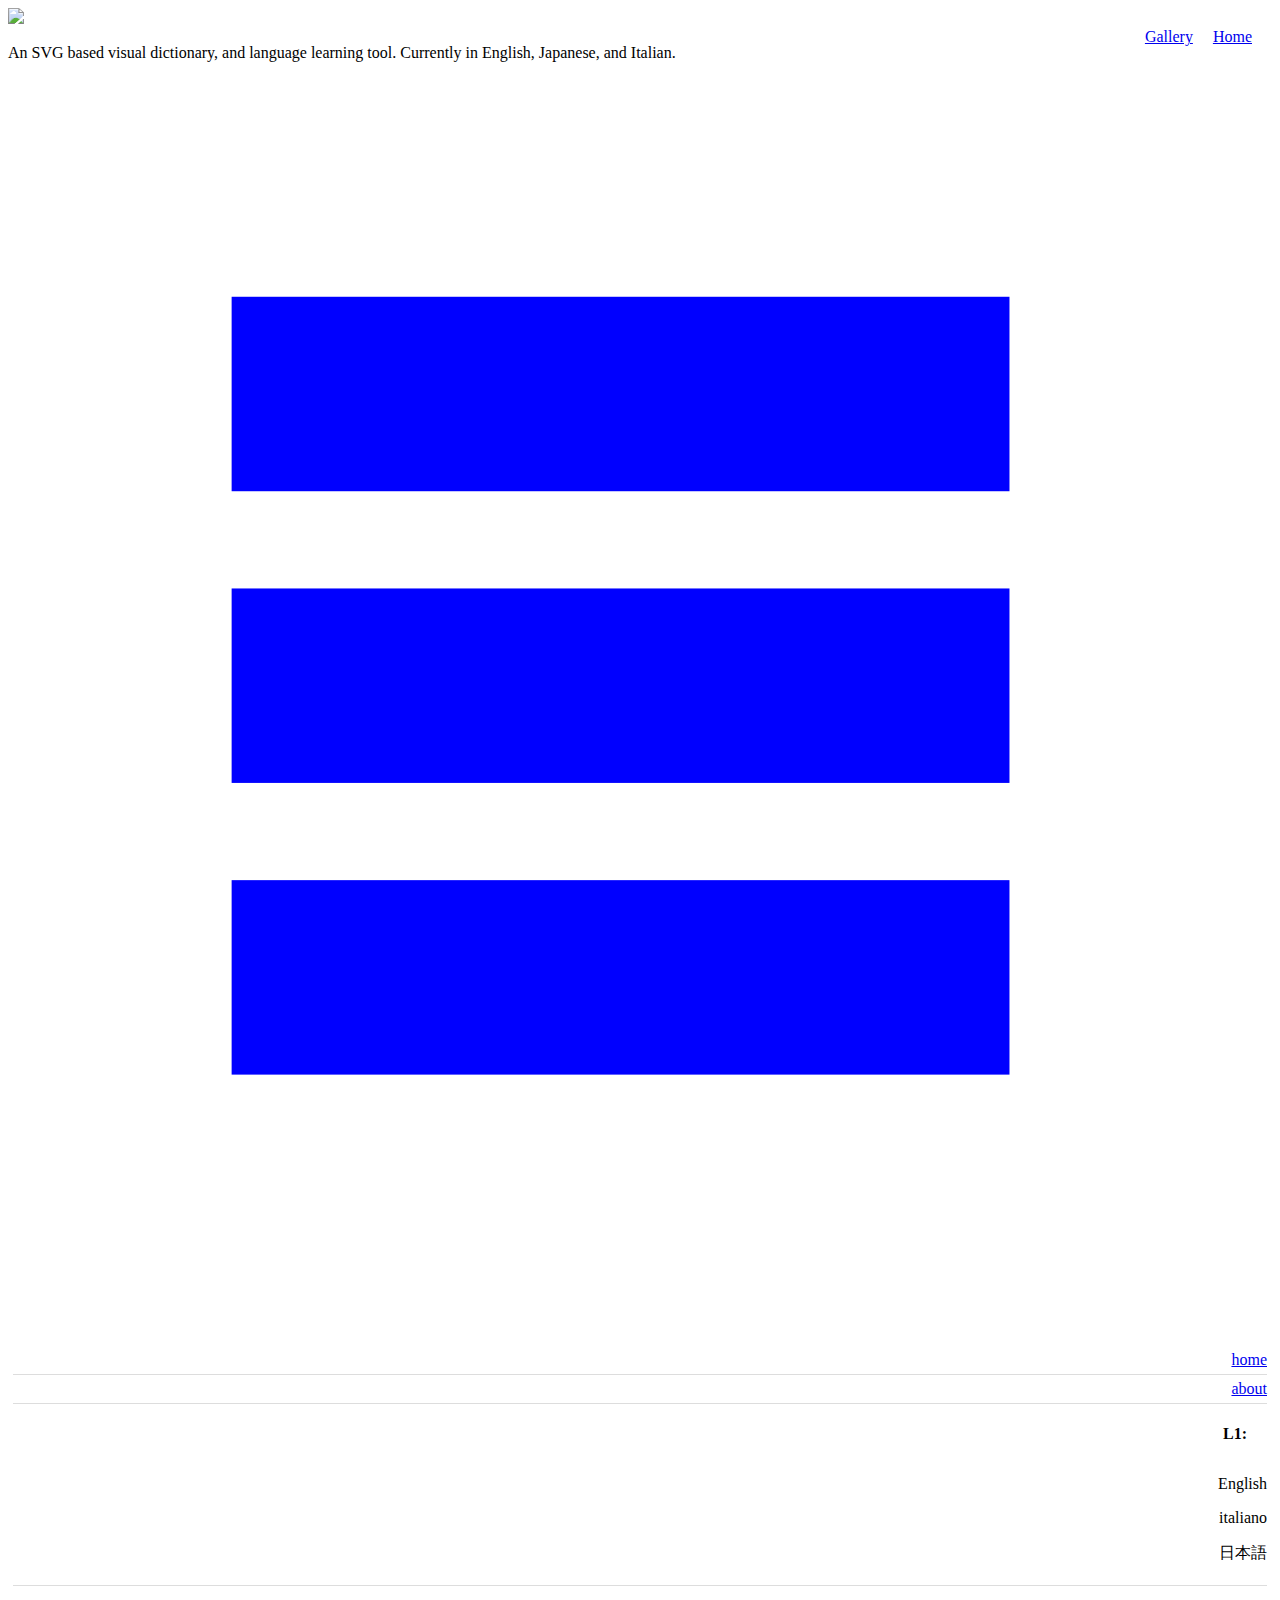
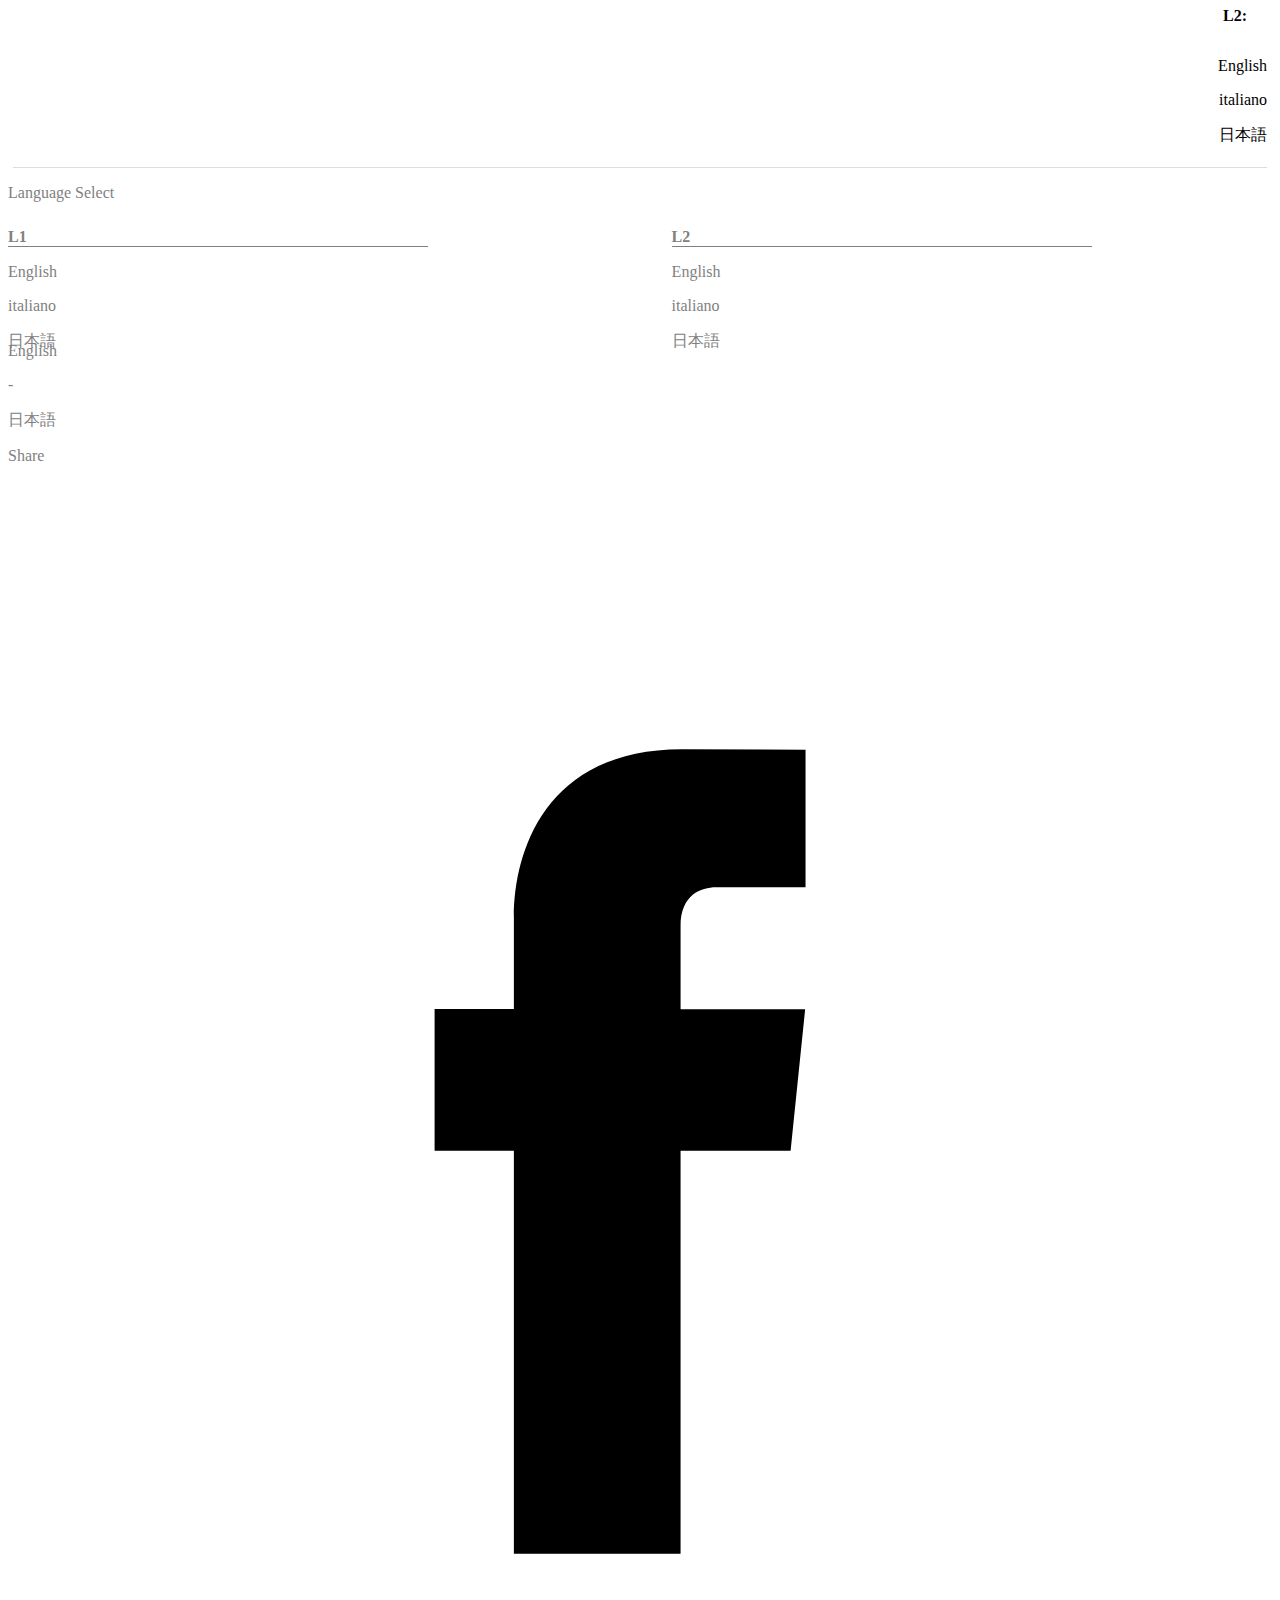
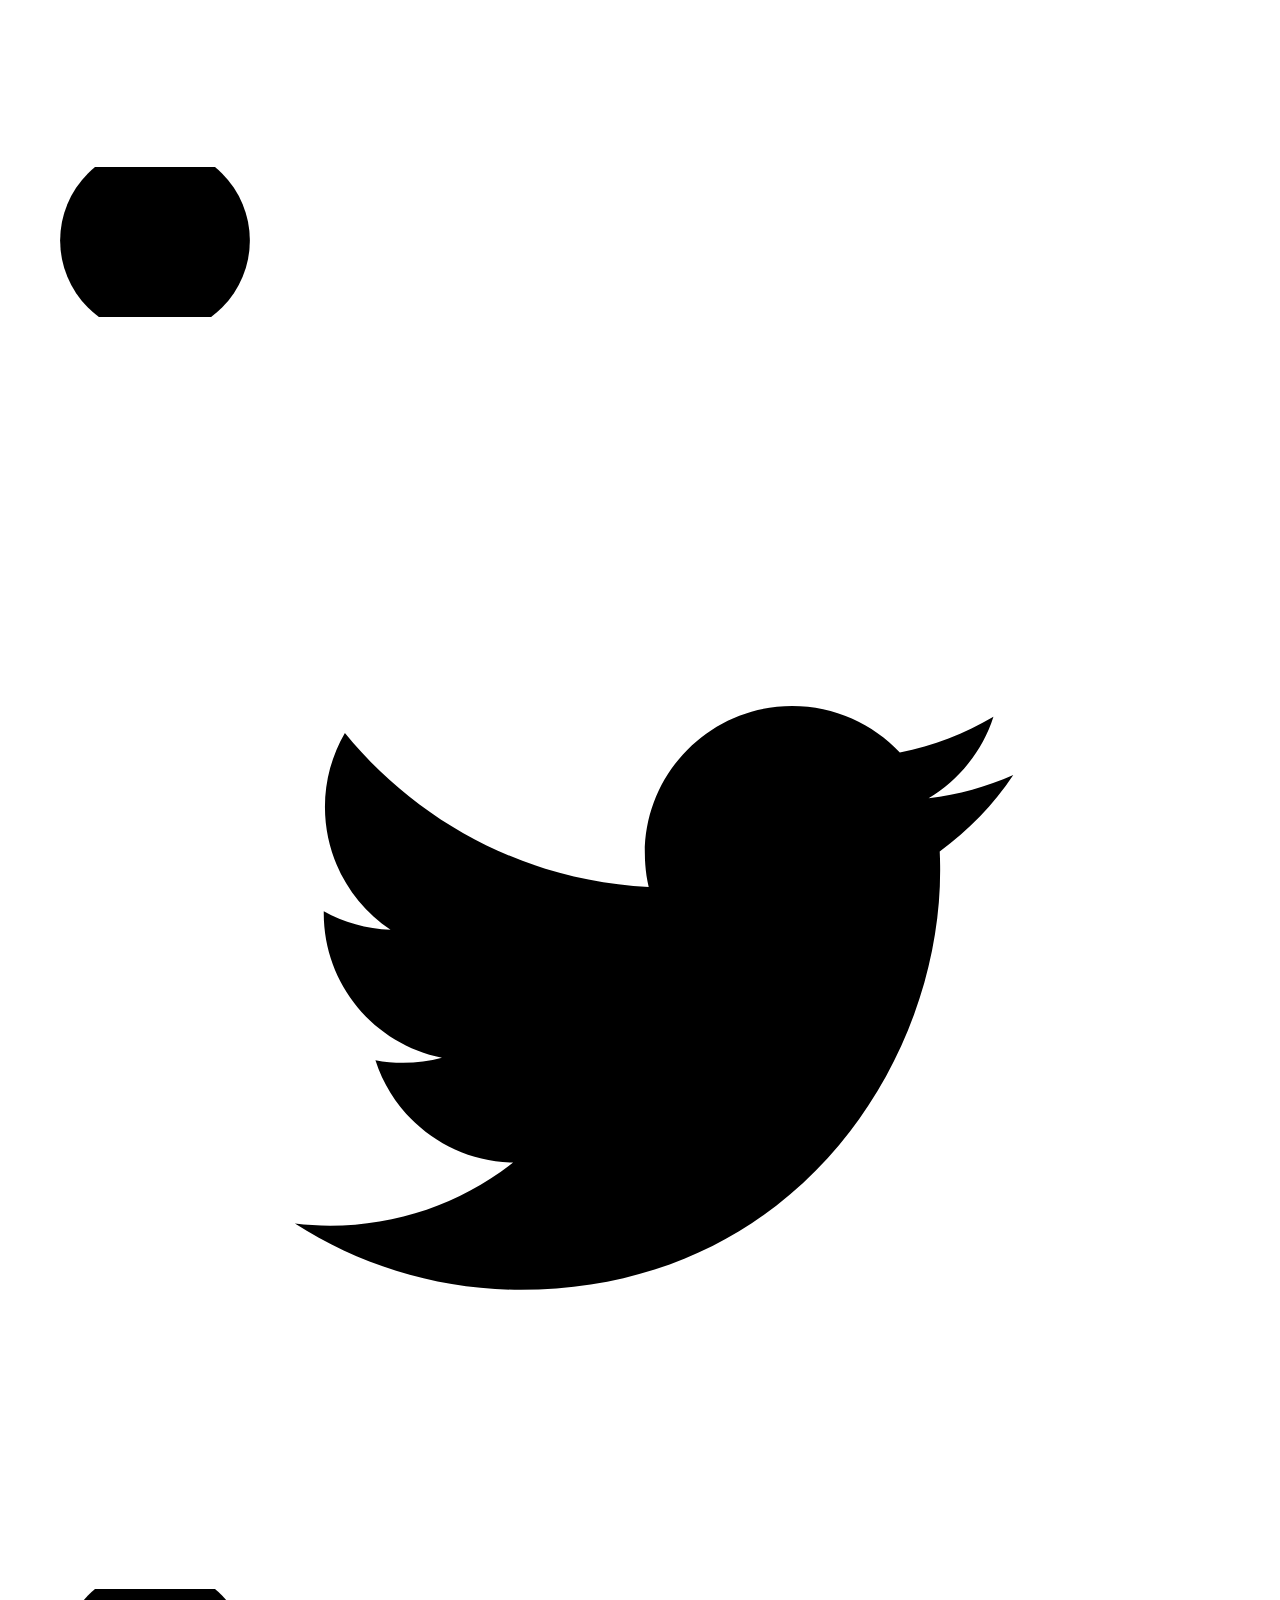
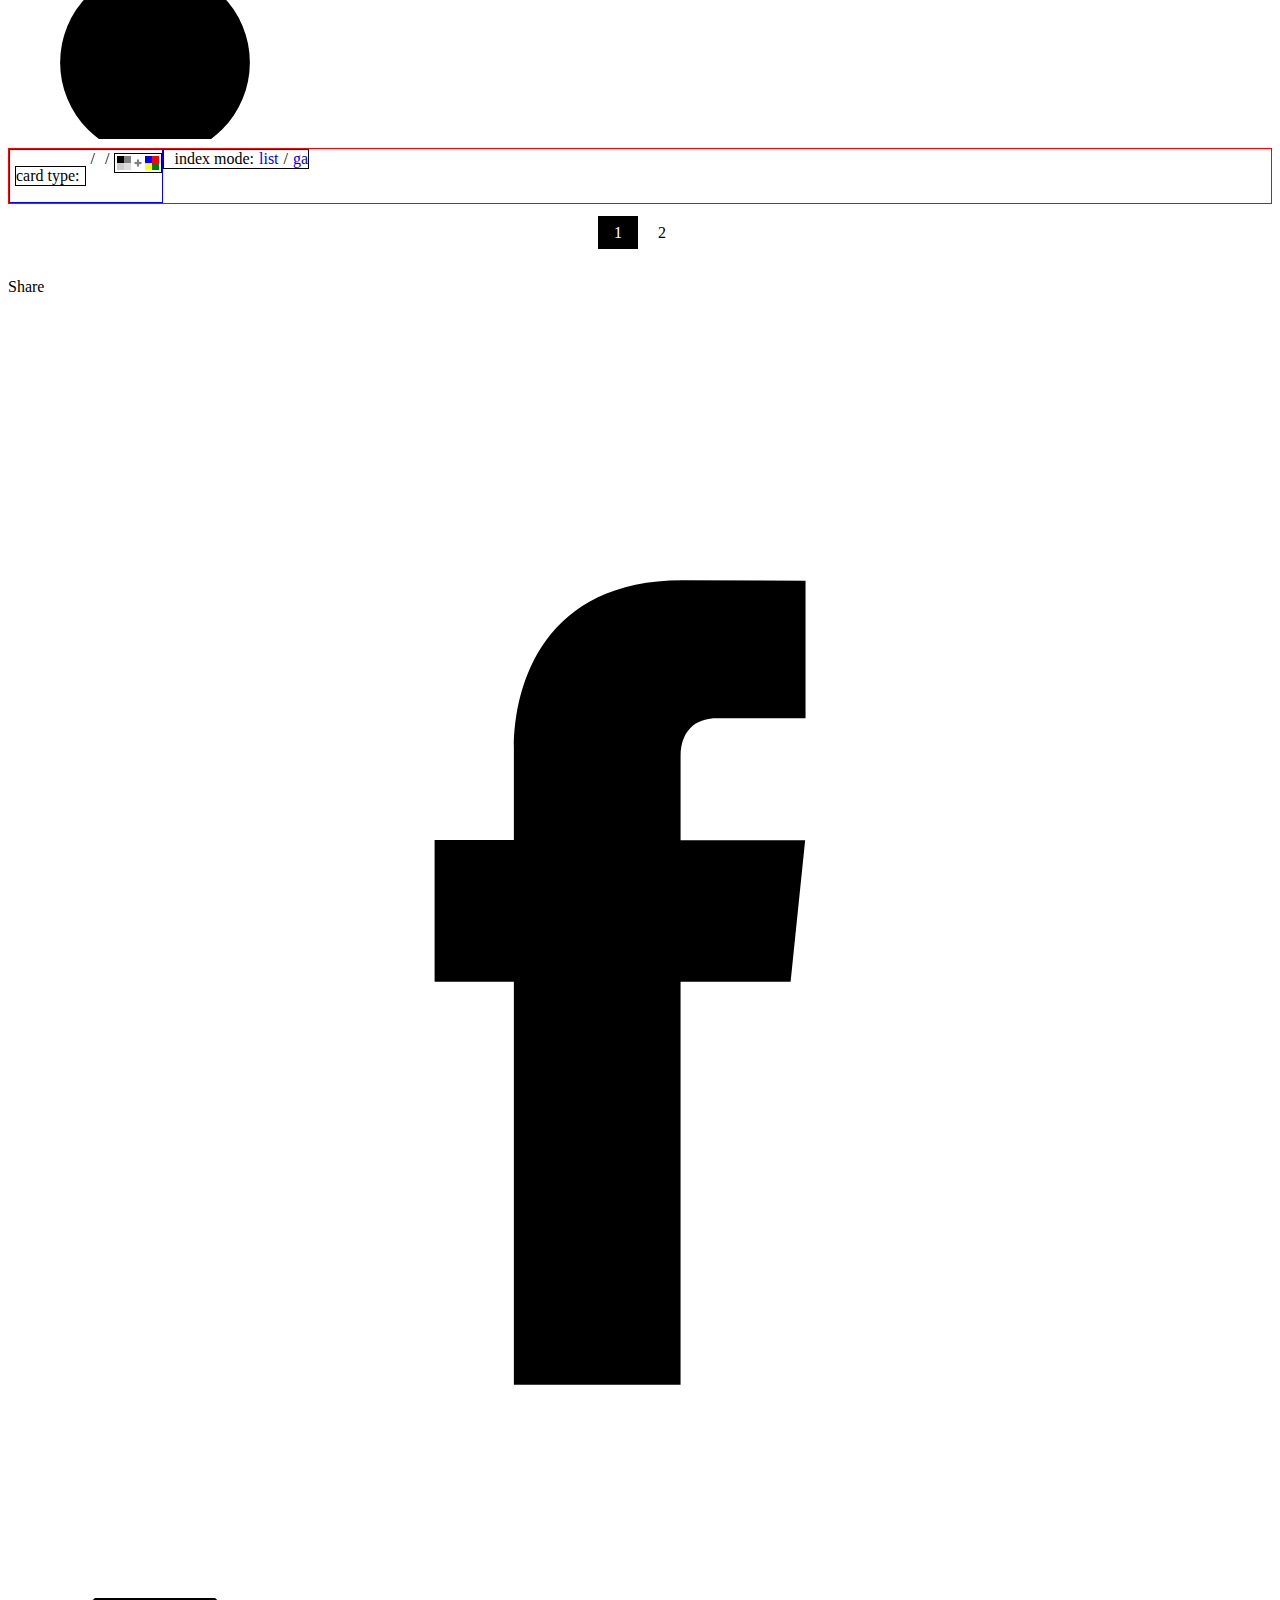
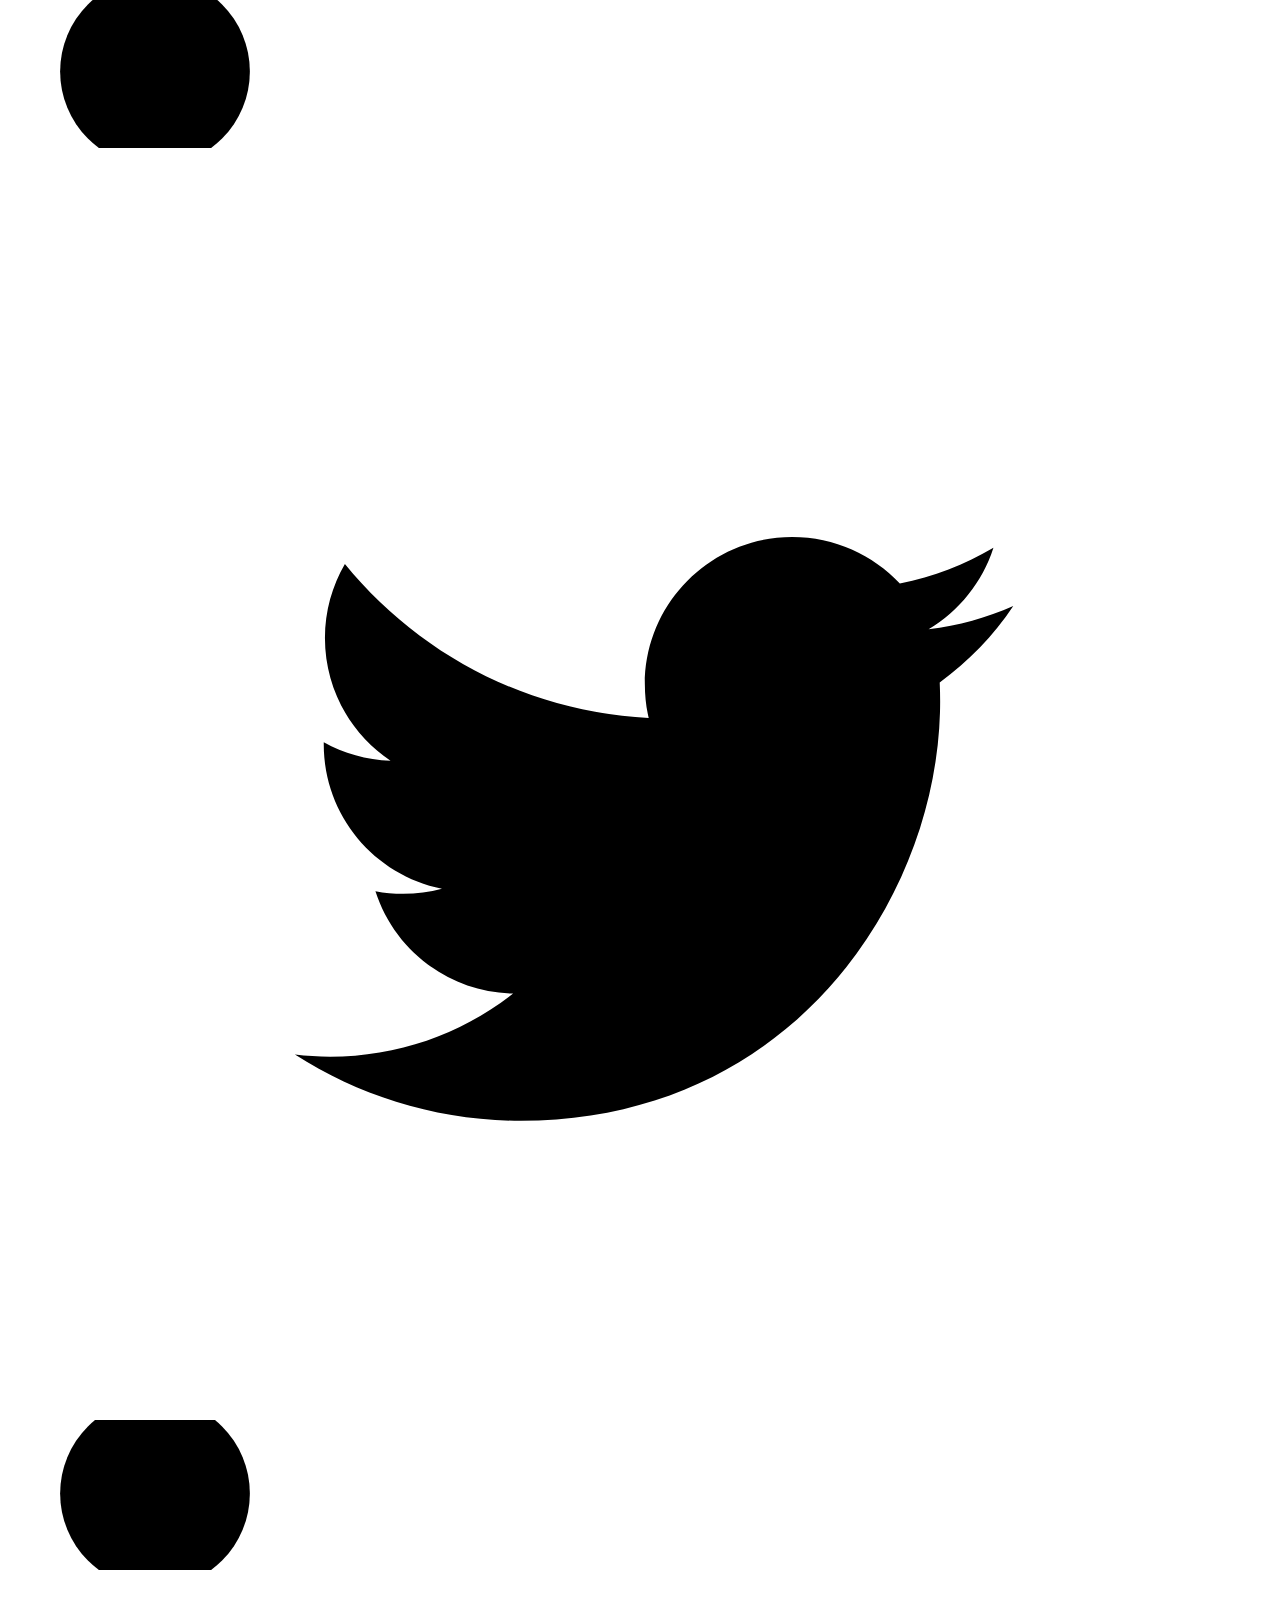
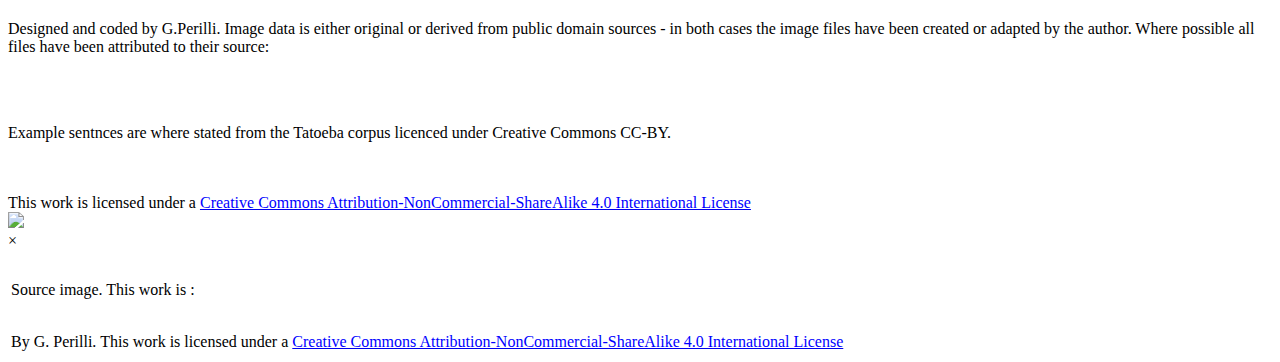
==== gallery.html @ 999646f9 "Add files via upload" ====
<!DOCTYPE html>
<html>

<head>
<title>Mono: Gallery</title>

<meta name="viewport" content="width=device-width, initial-scale=1" charset="UTF-8">

<!-- OG Facebook -->
<meta property="og:url" content="https://gperilli.github.io/mono/" />
<meta property="og:type" content="website" />
<meta property="og:title" content="Mono" />
<meta property="og:description" content="Mono" />
<meta property="og:image" content="https://gperilli.github.io/mono/graphics/shareimg.png" />

<!-- Twitter -->
<meta name="twitter:card" content="summary_large_image">
<meta name="twitter:site" content="@flickr" />
<meta name="twitter:title" content="Mono" />
<meta name="twitter:description" content="Mono" />
<meta name="twitter:image" content="https://gperilli.github.io/mono/graphics/shareimg.png" />

<link rel="icon" href="graphics/monostfav.png">

<!-- CSS files -->
<link rel="stylesheet" type="text/css" href="css/monost-Menu.css">
<link rel="stylesheet" type="text/css" href="css/monost-MUI.css">
<link rel="stylesheet" type="text/css" href="css/monost-Footer.css">
<link rel="stylesheet" type="text/css" href="css/monost-Site.css">

<style>
/* Mono Gallery Nav Index Page */



.GlTypeOff {
 text-decoration: none;
 border: 0px solid #ccc;
 background-color: #fff;
 color: #000;
 padding-left: 2px;
 padding-right: 2px;
 border-radius: 3px;
 cursor: pointer;
}

.GlTypeOff:hover {
 text-decoration: none;
 background-color: #808080;
 color: #fff;
 padding-left: 2px;
 padding-right: 2px;
 border-radius: 3px;
 cursor: pointer;
}

.GlTypeHlight {
 text-decoration: none;
 border: 1px solid #ccc;
 background-color: #808080;
 color: #fff;
 padding-left: 2px;
 padding-right: 2px;
 border-radius: 3px;
 cursor: context-menu;
}

.fade-in {
	opacity: 1;
	animation-name: fadeInOpacity;
	animation-iteration-count: 1;
	animation-timing-function: ease-in;
	animation-duration: 0.3s;
}



@keyframes fadeInOpacity {
	0% {
		opacity: 0;
	}
	100% {
		opacity: 1;
	}
}

.gallery {
	margin: 5px;
}

div.gallery img {
  height: auto;
  width: 100%;
}

.PImgNav {
  -webkit-filter: grayscale(100%); /* Safari 6.0 - 9.0 */
  filter: grayscale(0%);
  border: 1px solid #ccc;
  border-radius: 3px;
}

.PImgNav:hover {
	-webkit-filter: grayscale(0%); /* Safari 6.0 - 9.0 */
  filter: grayscale(0%);
  opacity: 1;
  transition: 0.3s;
}

.PImgNavOver {
	opacity: 1;
	position: absolute; 
	left: 0px; top: 0px;
}

.PImgNavOver:hover {
	opacity: 1;
	transition: 0.3s;
}


* {
  box-sizing: border-box;
}

.responsive {
  padding: 0;
  margin: 0;
  float: left;
  width: 24.99999%;
  
}

@media only screen and (max-width: 700px) {
  .responsive {
    width: 33.33333%;
    margin: 6px 0;
  }
}

@media only screen and (max-width: 500px) {
  .responsive {
    width: 50%;
  }
}

@media only screen and (max-width: 350px) {
  .responsive {
    width: 100%;
  }
}

.pagination {
  display: inline-block;
  padding-top: 20px;
  padding-bottom: 20px;
  text-align: center; 
  width: 100%;
}

.pagination a {
  color: black;
  padding: 8px 16px;
  text-decoration: none;
  
}

.pagination a.active {
  background-color: #000;
  color: white;
}

.pagination a:hover:not(.active) {background-color: #ddd;}

</style>

</head>

<body onload="indexpage()">
<div id="TemplateContainer" align=center style="width: 100%;">

<!-- JS Template  Goes Here -->

</div>
</body>

</html>

<script>
// Share address for this page's share button popup window
var ShareAdr = 'https://gperilli.github.io/mono/';
</script>

<script src="js/monost-sitewide.js"></script>
<script src="js/monost-mui.js"></script>
<script src="js/monost-index-core.js"></script>
<script src="js/monost-index-dataprocessing.js"></script>
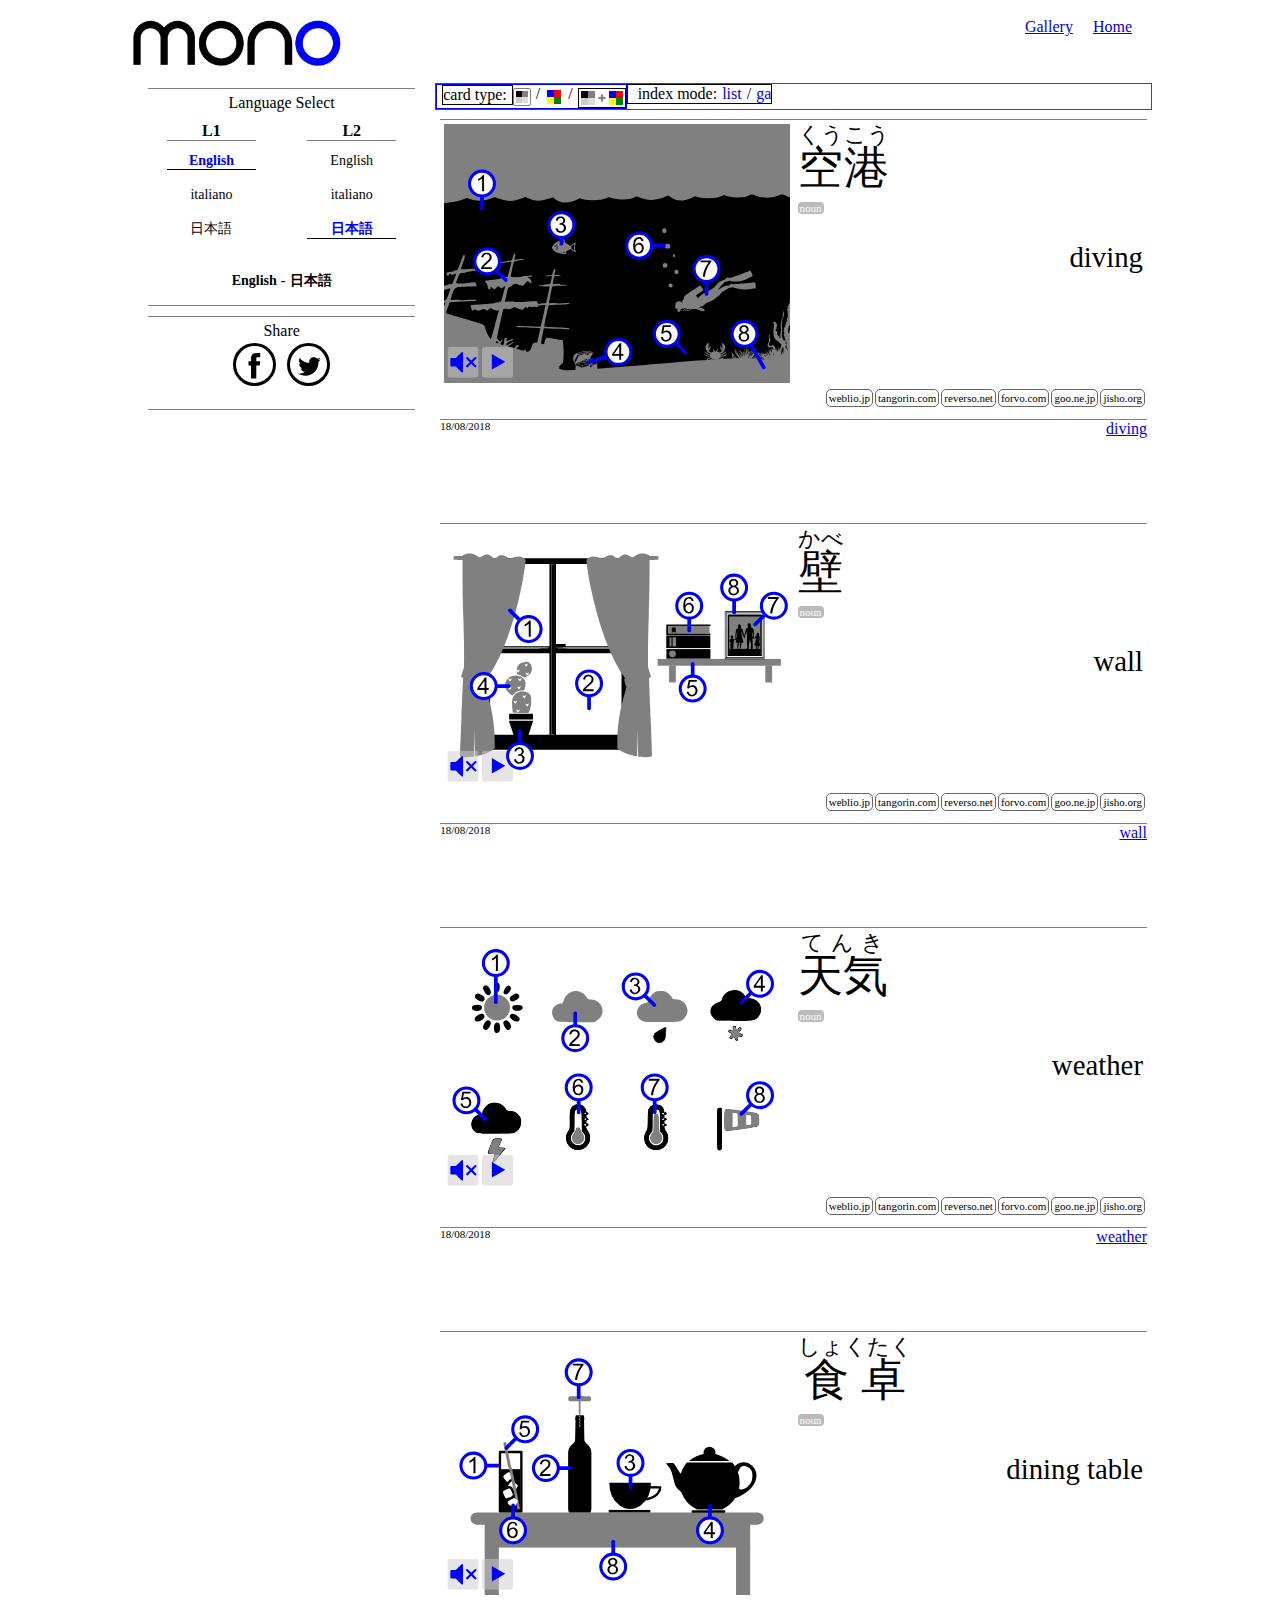
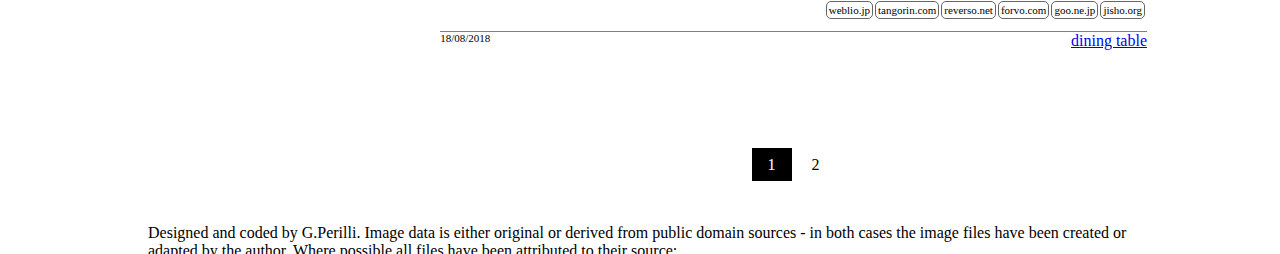
==== commit 6dacf6ba: "Add files via upload" ====
--- a/gallery.html
+++ b/gallery.html
@@ -31,7 +31,9 @@
 <style>
 /* Mono Gallery Nav Index Page */
 
-
+.headercnt {
+	display: none;
+}
 
 .GlTypeOff {
  text-decoration: none;
--- a/css/monost-Menu.css
+++ b/css/monost-Menu.css
@@ -0,0 +1,196 @@
+.lbtnhlghtd {
+ font-weight: bold;
+ background-color: #fff;
+ cursor: normal;
+ border-bottom: 1px solid #000;
+ border-radius: 0px;
+ padding-left: 2px;
+ padding-right: 2px;
+ color: blue;
+}
+
+.langbtns {
+	display: inline-block;
+	cursor: pointer;
+	font-size: 14px;
+	border-radius: 0px;
+	width: 70%; 
+	margin-bottom: 10px;
+}
+
+.langbtns:hover {
+	
+	color: blue;
+	font-weight: bold;
+	border-bottom: 1px solid #000;
+	height: 24px;
+}
+
+.langbtnsacc {
+	display: inline-block;
+	cursor: pointer;
+	font-size: 14px;
+	border-radius: 0px;
+	padding-left: 2px;
+	padding-right: 2px;
+	margin-bottom: 0px;
+}
+
+.langbtnsacc:hover {
+	color: blue;
+	font-weight: bold;
+	border-bottom: 1px solid #000;
+}
+
+.lngbtnscnt {
+	height: 24px; 
+	margin-bottom: 10px;
+}
+
+.lngbtnsacccnt {	
+	display: inline-block; 
+	height: 24px; 
+	margin-bottom: 0px;
+	text-align: center;
+	margin-right: 20px;
+	border: 0px solid #000;
+}
+
+
+.LBxLSlct {
+	
+	position: relative;  
+backgroun-color: #fff;
+display: inline-block; 
+border: 1px solid #ccc; 
+border-radius: 5px;
+}
+
+.MenuA {
+width: 100%;
+margin-top: 5px;
+padding-bottom: 5px;
+}
+
+.langdsp {
+	margin-top: 20px; 
+	margin-bottom: 0px; 
+	background-color: #fff; 
+	border: 0px solid #808080;
+	border-bottom: 0px solid #808080;
+	padding: 0px; 
+	font-weight: bold;
+	font-size: 14px;
+}
+
+a.linkmenu {
+background-color: white;
+border-top: 1px solid #808080;
+border-bottom: 1px solid #808080;
+color: black;
+margin-bottom: 5px;
+margin-top: 5px;
+padding: 5px 5px;
+text-align: center;
+text-decoration: none;
+display: inline-block;
+width: 100%;
+}
+a.linkmenu:hover {
+background-color: #808080;
+color: white;
+}
+
+a.linkmenu:visited {
+background-color: white;
+color: black;
+}
+
+a.linkmenu:visited:hover {
+background-color: #808080;
+color: white;
+}
+
+
+a.sel {
+background-color: #808080;	
+color: white;		 
+}
+
+a.sel:visited {
+background-color: #808080;	
+color: white;		 
+}
+
+p.header {
+display: block;
+}
+
+.sharelikeA {
+width: 100%;
+margin-top: 10px;
+position: relative;
+border-bottom: 1px solid #808080;
+padding-bottom: 15px;
+border-top:1px solid #808080;
+padding-top: 5px;
+text-align: center;
+
+}
+#sharetextA {
+color: black;
+}
+
+
+.SocialBtnContainerClass {
+position:relative;
+display: inline-block;
+width: 30px;
+height: 30px;
+z-index: 10;
+}
+.SocialBtn-CircleClass {
+stroke: black;
+stroke-width: 6%;
+z-index: 1;
+}
+.SocialBtnContainer-TextImgClass {
+cursor: pointer;
+position: absolute;
+top: 10%;
+left: 10%;
+width: 80%;
+height: 80%;
+z-index: 6;
+fill: black;
+}
+.SocialBtnContainer-TextImgClass:hover {
+fill: white;
+}
+.SocialBtn-CircleContainerClass {
+position: absolute;
+width: 100%;
+height: 100%;
+fill: white;
+}
+.SocialBtnContainer-TextImgClass:hover ~ .SocialBtn-CircleContainerClass {
+fill: black;
+}
+.SocialBtnContainerClass {
+position:relative;
+display: inline-block;
+width: 50px;
+height: 50px;
+z-index: 10;
+}
+
+@media (max-width: 700px) {
+
+.langbtns {
+
+	width: 100%; 
+
+}
+
+}
+
--- a/css/monost-MUI.css
+++ b/css/monost-MUI.css
@@ -0,0 +1,275 @@
+.img-overlay-wrap {
+position: relative;
+width: 100%;
+}
+
+.img-overlay-wrap img { /* <= optional, for responsiveness */
+display: block;
+max-width: 100%;
+height: auto;
+}
+
+.img-overlay-wrap svg {
+position: absolute;
+top: 0;
+left: 0;
+}
+
+.Whtbckon {
+	fill: #fff;
+	cursor: default;
+}
+.Whtbckon:hover {
+	fill: #F8F8F8;
+	cursor: default;
+}
+.Whtbckoff {
+	fill: #fff;
+	cursor: pointer;
+}
+.Whtbckoff:hover {
+	fill: #F8F8F8;
+	cursor: pointer;
+}
+
+.line {
+  stroke-linecap: round;
+  stroke-width: 6%;
+  stroke: blue;
+}
+
+.box {
+  stroke-width:0px;
+  stroke:green;
+  height: 100%;
+  width: 100%;
+  fill: none;
+}
+
+.circle {
+  stroke: blue;
+  stroke-width: 10%;
+}
+.button {
+  cursor: pointer;
+  width: 9%;
+  height: 12%;
+}
+
+.AAbutton {
+	cursor: pointer;
+}
+
+.btnbckon {
+	cursor: default;
+}
+
+.btnbckoff {
+	cursor: pointer;
+}
+
+.btnTon {
+	cursor: context-menu;
+	fill: white;	
+}
+
+.btnToff {
+  cursor: pointer;
+  fill: black;
+}
+
+.button:hover .btnCoff {
+  fill: blue;
+} 
+.button:hover .btnToff {
+  fill: white;
+} 
+
+.btnCon {
+  fill: blue;
+  cursor: default;
+}
+.btnCoff {
+  fill: white;
+}
+
+.btnImgon {
+	cursor: default;
+	opacity: 1:
+}
+.btnImgoff {
+  cursor: pointer;
+  opacity: 0.5;
+}
+.btnImgoff:hover {
+  opacity: 1;
+}
+
+.btnImgonAll {
+	cursor: pointer;
+	opacity: 1;
+}
+
+
+/* Dictionary links Container */
+.LinkCont {
+background-color: #fff;
+position: relative;
+z-index: 10;
+width: 100%;
+float: left;
+padding-bottom: 10px;
+padding-top: 10px;
+margin-bottom: 0px;
+}
+
+/* Dictionary links */
+a.dict:link, a:visited {
+background-color: white;
+border: 1px solid #666;
+border-radius: 5px;
+color: red;
+font-size: 11px;
+padding: 2px 2px;
+margin-top: 2px;
+margin-bottom: 2px;
+margin-right: 2px;
+text-align: center;
+text-decoration: none;
+display: inline-block;
+float: left;
+}
+a.dictR:link, a.dictR:visited {
+background-color: white;
+border: 1px solid #666;
+border-radius: 5px;
+color: black;
+font-size: 11px;
+padding: 2px 2px;
+margin-top: 2px;
+margin-bottom: 2px;
+margin-right: 2px;
+text-align: center;
+text-decoration: none;
+display: inline-block;
+float: right;
+}
+
+
+/* L1/L2 MUI styling */
+p.langdisplay {
+font-size: 10px;
+}
+
+/* Part of Speech Container */
+.L2WTCont {
+display: inline-block;
+}
+/* Part of Speech styling */
+p.L2WordType {
+background-color: #bbb;
+border-radius: 4px;
+color: white;
+font-size: 11px;
+padding-top: 0px;
+padding-bottom: 0px;
+padding-left: 2px;
+padding-right: 2px;
+margin-top: 2px;
+margin-bottom: 2px;
+text-align: center;
+text-decoration: none;
+line-height: normal;
+display: inline-block;
+}
+
+p.L2WordTypeBlnk {
+background-color: #fff;
+border-radius: 4px;
+color: white;
+font-size: 11px;
+padding-top: 0px;
+padding-bottom: 0px;
+padding-left: 2px;
+padding-right: 2px;
+margin-top: 2px;
+margin-bottom: 2px;
+text-align: center;
+text-decoration: none;
+line-height: normal;
+display: inline-block;
+}
+
+/* MUI L2 */
+h3 {
+display: inline-block;
+font-size: calc(2em + 1vw);
+margin-top: 0;
+margin-bottom: 0px;
+margin-left: 0;
+margin-right: 0;
+font-weight: normal;
+text-align:left;
+}
+
+/* MUI L1 */
+h4 {
+display: inline-block;
+font-size: calc(1em + 1vw);
+margin-top: 0;
+margin-bottom: 0px;
+margin-left: 0;
+margin-right: 0;
+font-weight: normal;
+text-align: right;
+float: right;
+}
+
+/* Play Button Icon */
+h5 {
+  font-size:20px;
+  border: 0px solid;
+  font-weight:normal;
+  display: inline;
+  margin-top: 0px;
+  color: black;
+}
+.icon {
+	display: inline-flex;
+	align-self: center;
+	z-index: 80;
+	background-color: white;
+}
+.icon svg, .icon img {
+	height: 1em;
+	width: 1em;
+	background-color: white;
+	cursor: pointer;
+}
+.icon.baseline svg, .icon img {
+	top: .125em;
+	position: relative;
+	border-radius: 50%;
+}
+.icon svg:hover {
+	background-color: #000;
+}
+
+/* Play/Pause Button */
+.AudBtn-PauseBrs {
+	fill: #000;
+	display: none;
+}
+.AudBtn-PlayTri {
+	fill:#000;
+	stroke:#000;
+	stroke-width:17;
+	stroke-linejoin:round;
+}
+.icon svg:hover .AudBtn-PauseBrs{
+	fill: #fff;
+}
+.icon svg:hover .AudBtn-PlayTri{
+	fill:#fff;
+	stroke:#fff;
+}
--- a/css/monost-Footer.css
+++ b/css/monost-Footer.css
@@ -0,0 +1,98 @@
+
+.modalccolumn {
+width: 100%;
+padding-top: 10px;
+}
+
+
+
+/* Image Attributions - Fixed width Image List. Left floating */
+.imgattrcol {
+float: left;
+width: 50px;
+padding: 10px;
+}
+
+/* Img Attr. Styling */
+.imgattr {
+  border-radius: 5px;
+  cursor: pointer;
+  transition: 0.3s;
+}
+
+.imgattr:hover {
+	opacity: 0.7;
+}
+
+
+/* The Modal (background) */
+.modal {
+  display: none; /* Hidden by default */
+  position: fixed; /* Stay in place */
+  z-index: 99; /* Sit on top */
+  padding-top: 100px; /* Location of the box */
+  left: 0;
+  top: 0;
+  width: 100%; /* Full width */
+  height: 100%; /* Full height */
+  overflow: auto; /* Enable scroll if needed */
+  background-color: rgb(0,0,0); /* Fallback color */
+  background-color: rgba(0,0,0,0.5); /* Black w/ opacity */
+}
+
+/* Modal Content (image) */
+.modal-content {
+  margin: auto;
+  display: block;
+  width: 80%;
+  max-width: 700px;
+}
+
+/* Caption of Modal Image */
+#caption {
+  margin: auto;
+  display: block;
+  width: 80%;
+  max-width: 700px;
+  text-align: center;
+  color: #ccc;
+  padding: 10px 0;
+  
+}
+
+/* Add Animation */
+.modal-content, #caption {
+  -webkit-animation-name: zoom;
+  -webkit-animation-duration: 0.6s;
+  animation-name: zoom;
+  animation-duration: 0.6s;
+}
+
+@-webkit-keyframes zoom {
+  from {-webkit-transform:scale(0)}
+  to {-webkit-transform:scale(1)}
+}
+
+@keyframes zoom {
+  from {transform:scale(0)}
+  to {transform:scale(1)}
+}
+
+/* The Close Button */
+.close {
+  position: absolute;
+  top: 15px;
+  right: 35px;
+  color: #f1f1f1;
+  font-size: 40px;
+  font-weight: bold;
+  transition: 0.3s;
+}
+
+.close:hover,
+.close:focus {
+  color: #bbb;
+  text-decoration: none;
+  cursor: pointer;
+}
+
--- a/css/monost-Site.css
+++ b/css/monost-Site.css
@@ -0,0 +1,477 @@
+
+* { box-sizing: border-box; }
+body {
+font-family: Yu Gothic;
+color: black;
+}
+
+.centralcolumn {
+background-color: white;
+width: 1024px;
+padding-top: 10px;
+
+}
+
+/* Clear floats after the columns */
+section:after {
+content: "";
+display: table;
+clear: both;
+}
+
+.columns {
+display: flex;
+flex-flow: row wrap;
+justify-content: center;
+margin: 0px;
+padding: 5px;
+z-index: 5;
+}
+.column {
+flex: 1;
+border-top: 1px solid #808080;
+border-bottom: 0px solid #ccc;
+border-left: 0px solid #666;
+margin-top: 4px;
+margin-left: 0px;
+margin-right: 0px;
+padding: 4px;
+&:first-child { margin-left: 0; }
+&:last-child { margin-right: 0; }
+}
+
+/* Two columns that float next to each other */
+.columnA {
+float: left;
+width: 30%;
+padding-right: 20px;
+padding-left: 20px;
+background-color: white;
+display: block;
+
+
+}
+.columnB {
+float: left;
+width: 70%;
+padding: 0px;
+background-color: white;
+position: relative; 
+z-index: 50;
+
+}
+
+/* Clear floats after the columns */
+.row:after {
+content: "";
+display: table;
+clear: both;
+}
+
+        
+.StretchToContainer {
+position: absolute;
+width: 100%;
+height: 100%;
+}
+.headercontainer {
+float: left;
+height: 50px;
+margin-bottom: 10px;
+cursor: pointer;
+}
+.langbar {
+float: right;
+margin-right: 10px;
+}
+
+.topnav {
+	display: block;
+}
+
+.BrgrExpdr {
+	
+}
+
+.BrgrExpdr {
+max-height:1.2em;
+border-bottom: 0px;
+background:#fff;
+color:white;
+z-index: 5;
+position: relative;
+padding-bottom: 23px;
+padding-top: 0px;
+width: 100%;
+-moz-transition: 1s;
+-ms-transition: 1s;
+-o-transition: 1s;
+-webkit-transition: 1s;
+transition: 1s;
+display: none;
+}
+
+.BrgrBtnCnt {
+position:relative;
+display: inline-block;
+width: 28px;
+height: 28px;
+z-index: 10;
+}
+
+.ClrBtnCnt {
+position:relative;
+display: flex;
+padding: 2px;
+width: 18px;
+height: 18px;
+z-index: 10;
+cursor: pointer; 
+}
+
+.GlOpSlct {
+	border: 1px solid #808080;
+	border-radius: 2px;
+
+}
+
+.expand {
+max-height:999px;
+}
+
+
+         
+img {
+vertical-align: top;
+}
+
+/* img backgrounds */
+.blk {
+	background-color: #000;
+}
+.blkhvr {
+	background-color: #383838;
+}
+.wht {
+	background-color: #fff;
+}
+.whthvr {
+	background-color: #F8F8F8;
+	cursor: pointer;
+}
+
+
+
+.whtbckhv {
+	background-color: #fff;
+	cursor: pointer;
+}
+.whtbckhv:hover {
+	background-color: #F8F8F8;
+}
+.blkbckhv {
+	background-color: #000;
+}
+.blkbckhv:hover {
+	background-color: #383838;
+}
+
+
+
+p {
+color: black;
+margin-top: 0px;
+margin-bottom: 0px;
+margin-left: 0;
+margin-right: 0;
+font-weight: normal;
+display: inline-block;
+}
+
+.headercnt {
+	width: 100%; 
+	padding-left: 30px; 
+	float: left;
+	display: block;
+	color: blue;
+	margin-bottom: 15px;
+	margin-top: 15px;
+}
+
+.headercntL {
+	width: 100%; 
+	padding-left: 30px; 
+	float: left;
+	display: block;
+	color: blue;
+}
+
+.sharelikeB {
+width: 100%;
+border-bottom:1px solid #808080;
+border-top:1px solid #808080;
+padding-bottom: 15px;
+display: none;
+background-color: white;
+text-align: center;
+z-index: 90;
+}
+
+
+
+
+
+.modalccolumn {
+width: 100%;
+padding-top: 10px;
+}
+
+.CopyRight {
+width: 100%;
+border-top:0px solid #666;
+text-align: left;
+padding-left: 15px;
+}
+
+
+
+/* Image Attributions - Fixed width Image List. Left floating */
+.imgattrcol {
+float: left;
+width: 50px;
+padding: 10px;
+}
+
+/* Img Attr. Styling */
+.imgattr {
+  border-radius: 5px;
+  cursor: pointer;
+  transition: 0.3s;
+}
+
+.imgattr:hover {
+	opacity: 0.7;
+}
+
+
+/* The Modal (background) */
+.modal {
+  display: none; /* Hidden by default */
+  position: fixed; /* Stay in place */
+  z-index: 99; /* Sit on top */
+  padding-top: 100px; /* Location of the box */
+  left: 0;
+  top: 0;
+  width: 100%; /* Full width */
+  height: 100%; /* Full height */
+  overflow: auto; /* Enable scroll if needed */
+  background-color: rgb(0,0,0); /* Fallback color */
+  background-color: rgba(0,0,0,0.5); /* Black w/ opacity */
+}
+
+/* Modal Content (image) */
+.modal-content {
+  margin: auto;
+  display: block;
+  width: 80%;
+  max-width: 700px;
+}
+
+/* Caption of Modal Image */
+#caption {
+  margin: auto;
+  display: block;
+  width: 80%;
+  max-width: 700px;
+  text-align: center;
+  color: #ccc;
+  padding: 10px 0;
+  
+}
+
+/* Add Animation */
+.modal-content, #caption {
+  -webkit-animation-name: zoom;
+  -webkit-animation-duration: 0.6s;
+  animation-name: zoom;
+  animation-duration: 0.6s;
+}
+
+
+.langbox {
+	width: 100%; 
+	border-top: 0px solid #808080;
+	border-bottom: 0px solid #808080;
+	
+	display: inline-block;
+	background: rgb(255, 255, 255); 
+	background: rgba(255, 255, 255, 0.8); 
+	position: relative; 
+	padding: 10px;
+	margin-top: 20px;
+	margin-bottom: 0px;
+	
+}
+
+
+
+
+
+.MnpPtchCnt {
+ width: 33%;
+ margin-bottom: 50px;
+ border: 0px solid #808080;
+}
+
+
+
+/* 100% Image Width on Smaller Screens */
+@media only screen and (max-width: 700px){
+  .modal-content {
+    width: 100%;
+	
+  }
+}
+
+
+
+ 
+/* Responsiveness */
+@media (max-width: 1024px) {
+.centralcolumn {
+width: 100%;
+}
+.modalccolumn {
+width: 100%;
+}
+
+
+}
+		 
+@media (max-width: 600px) {
+
+.sharelikeB {
+display: block;
+}
+.CopyRight {
+	padding-left: 0px;
+}
+.headercontainer {
+height: 30px;
+}
+.headercnt {
+	padding-left: 5px;
+}
+
+.topnav {
+	display: none;
+}
+.BrgrExpdr {
+	display: block;
+}
+
+.langbox {
+width: 100%;
+margin-top: 0px;
+margin-bottom: 0px;
+background-color: transparent;
+ 
+
+
+overflow: hidden;
+}
+
+.LBxLSlct {
+	width: 100%; position: relative; float: left; border: 0px solid red; margin-bottom: 20px; background-color: transparent; 
+}
+
+.MnpPtchCnt {
+	width: 100%;
+	float: left; 
+}
+
+
+
+
+}
+		 
+@media screen and (orientation: portrait) and (max-width: 980px) and (max-height: 980px) {
+.columns .column {
+  flex-basis: 100%;
+  margin: 4 0 0 0;
+  border-top: 1px solid #808080;
+}
+.CopyRight {
+	padding-left: 0px;
+}
+.columnA {
+  display: none;
+}
+.columnB {
+  width: 100%;
+}
+#caption {
+  width: 100%;
+}
+
+.sharelikeB {
+display: block;
+}
+
+}
+        
+@media only screen and (orientation: landscape) and (max-width: 980px) and (max-height: 500px) { 
+.columnA {
+display: none;
+}
+.columnB {
+width: 100%;
+}
+.CopyRight {
+	padding-left: 0px;
+}
+.header {
+display: block;
+}
+.sharelikeB {
+display: block;
+}
+.langbox {
+width: 100%;
+}
+
+.langbox {
+width: 100%;
+margin-top: 0px;
+background-color: transparent;
+border: 0px solid red;
+overflow: hidden;
+}
+
+.LBxLSlct {
+	width: 28%; 
+	position: relative;
+display: inline-block;	
+	float: left; border: 1px solid red; 
+	margin-bottom: 20px; 
+background-color: transparent; 
+}
+
+.LBxPrnt {
+	width: 60%;
+	border: 0px solid blue;
+	
+	position: absolute; 
+	top: 0px;
+	float: left; 
+	margin-top: 5px;
+}
+
+.MnpPtchCnt {
+		width: 40%;
+}
+
+
+
+}
+		
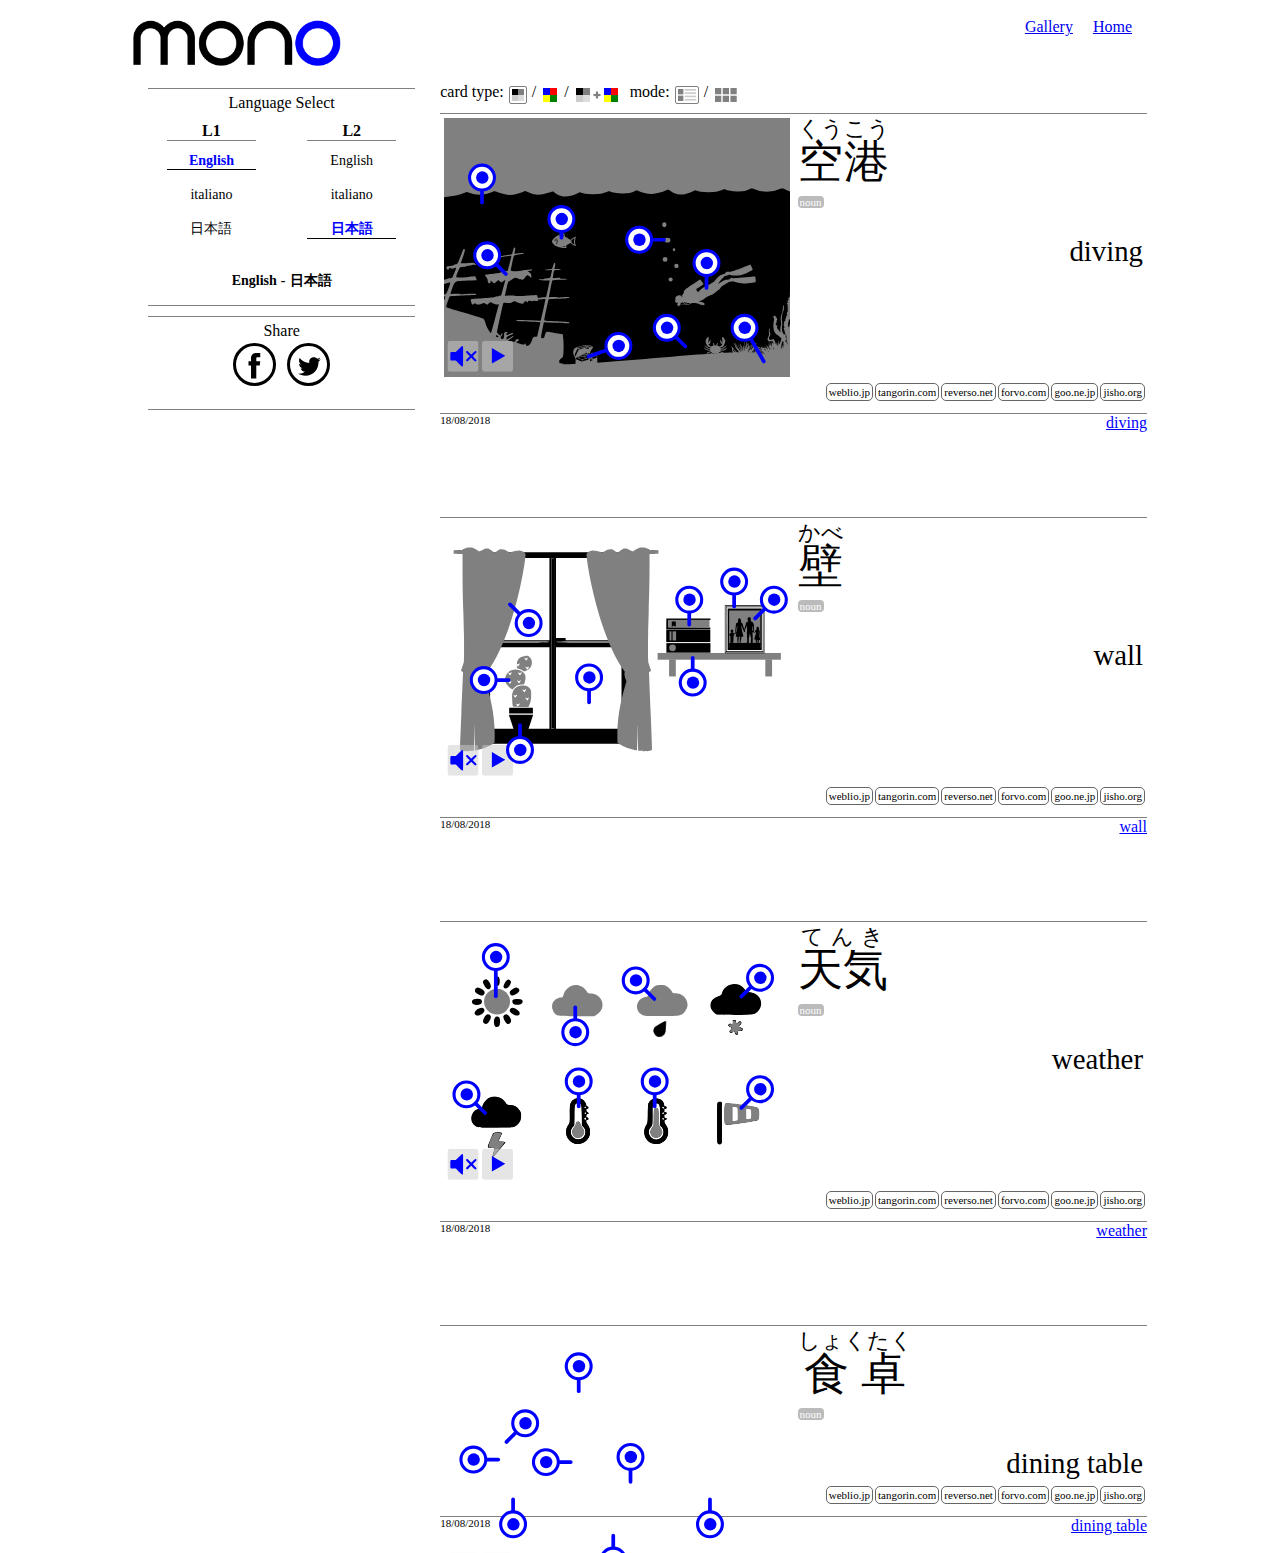
==== commit 7846f8f7: "Add files via upload" ====
--- a/gallery.html
+++ b/gallery.html
@@ -33,6 +33,15 @@
 
 .headercnt {
 	display: none;
+}
+
+a.GlLink {
+color: blue;
+}
+
+
+a.GlLink:link, a:visited{
+color: blue;
 }
 
 .GlTypeOff {
@@ -100,10 +109,11 @@
   filter: grayscale(0%);
   border: 1px solid #ccc;
   border-radius: 3px;
+  width: 100%;
 }
 
 .PImgNav:hover {
-	-webkit-filter: grayscale(0%); /* Safari 6.0 - 9.0 */
+  -webkit-filter: grayscale(0%); /* Safari 6.0 - 9.0 */
   filter: grayscale(0%);
   opacity: 1;
   transition: 0.3s;
--- a/css/monost-MUI.css
+++ b/css/monost-MUI.css
@@ -46,52 +46,69 @@
   fill: none;
 }
 
+
+
+.circleb {
+  
+  fill: blue;
+}
+
+
+.AAbutton {
+	cursor: pointer;
+}
+
+.btnbckon {
+	cursor: default;
+}
+
+.btnbckoff {
+	cursor: pointer;
+}
+
 .circle {
+  fill: blue;
+}
+
+
+.btnTon {
+  cursor: default;
+  fill: white;	
+  z-index: 89;
+}
+
+.btnToff {
+  cursor: pointer;
+  fill: blue;
+  z-index: 89;
+}
+
+.btnCon {
+  cursor: default;
+  fill: blue;
   stroke: blue;
   stroke-width: 10%;
 }
-.button {
+
+.btnCoff {
   cursor: pointer;
+  fill: white;
+  stroke: blue;
+  stroke-width: 10%;
+}
+
+.AnBtn {
   width: 9%;
   height: 12%;
 }
 
-.AAbutton {
-	cursor: pointer;
-}
-
-.btnbckon {
-	cursor: default;
-}
-
-.btnbckoff {
-	cursor: pointer;
-}
-
-.btnTon {
-	cursor: context-menu;
-	fill: white;	
-}
-
-.btnToff {
-  cursor: pointer;
-  fill: black;
-}
-
-.button:hover .btnCoff {
+.AnBtn:hover .btnCoff {
   fill: blue;
 } 
-.button:hover .btnToff {
+.AnBtn:hover .btnToff {
   fill: white;
 } 
 
-.btnCon {
-  fill: blue;
-  cursor: default;
-}
-.btnCoff {
-  fill: white;
-}
 
 .btnImgon {
 	cursor: default;
--- a/css/monost-Site.css
+++ b/css/monost-Site.css
@@ -133,6 +133,16 @@
 	border: 1px solid #808080;
 	border-radius: 2px;
 
+}
+
+.GlMdeBtnCnt {
+	position:relative;
+display: flex;
+padding: 2px;
+width: 24px;
+height: 18px;
+z-index: 10;
+cursor: pointer; 
 }
 
 .expand {
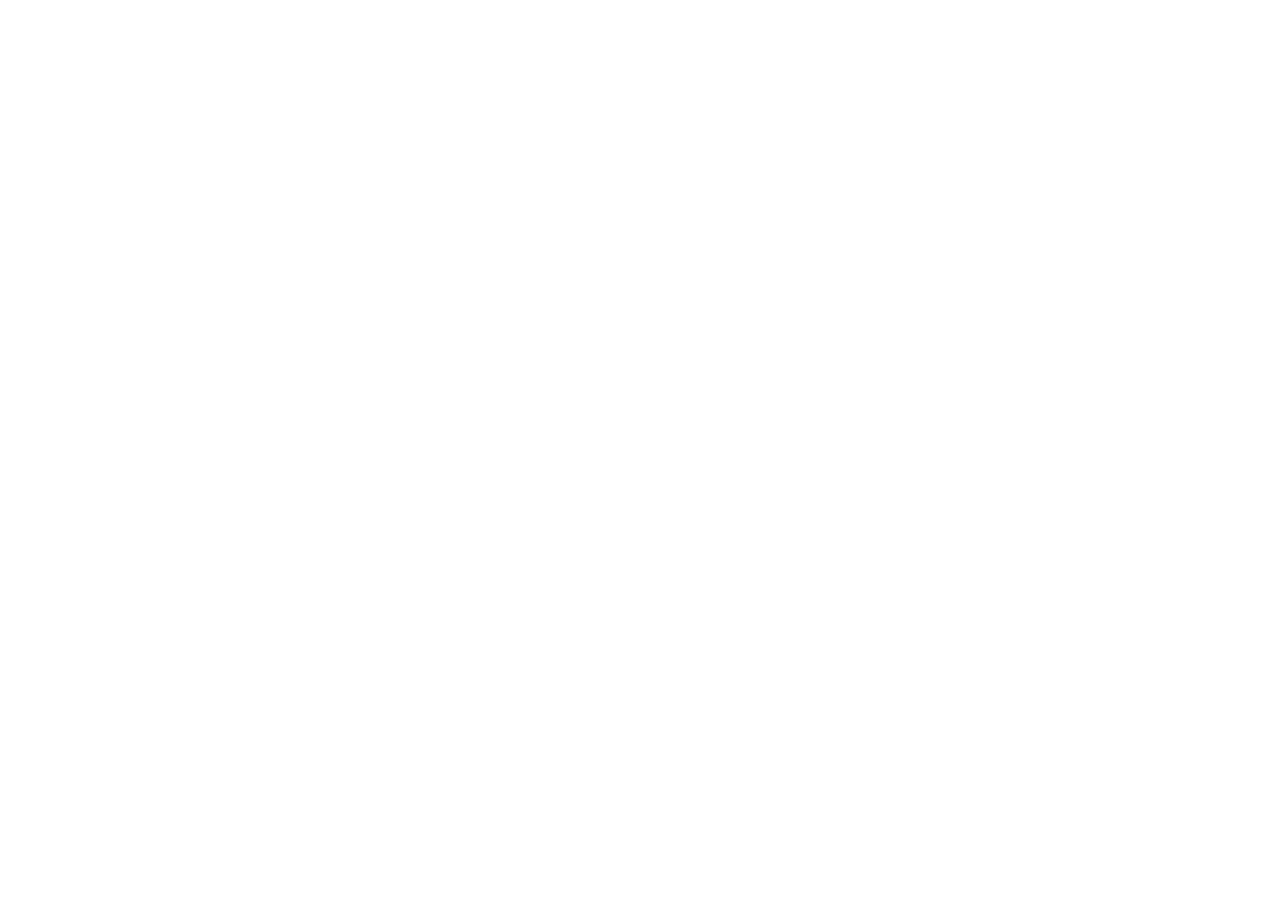
==== commit 9e505ed5: "Add files via upload" ====
--- a/gallery.html
+++ b/gallery.html
@@ -205,9 +205,8 @@
 
 <script src="js/monost-sitewide.js"></script>
 <script src="js/monost-mui.js"></script>
-<script src="js/monost-index-core.js"></script>
-<script src="js/monost-index-dataprocessing.js"></script>
-
-
-
-
+<script src="js/monost-gallery-core.js"></script>
+
+
+
+
